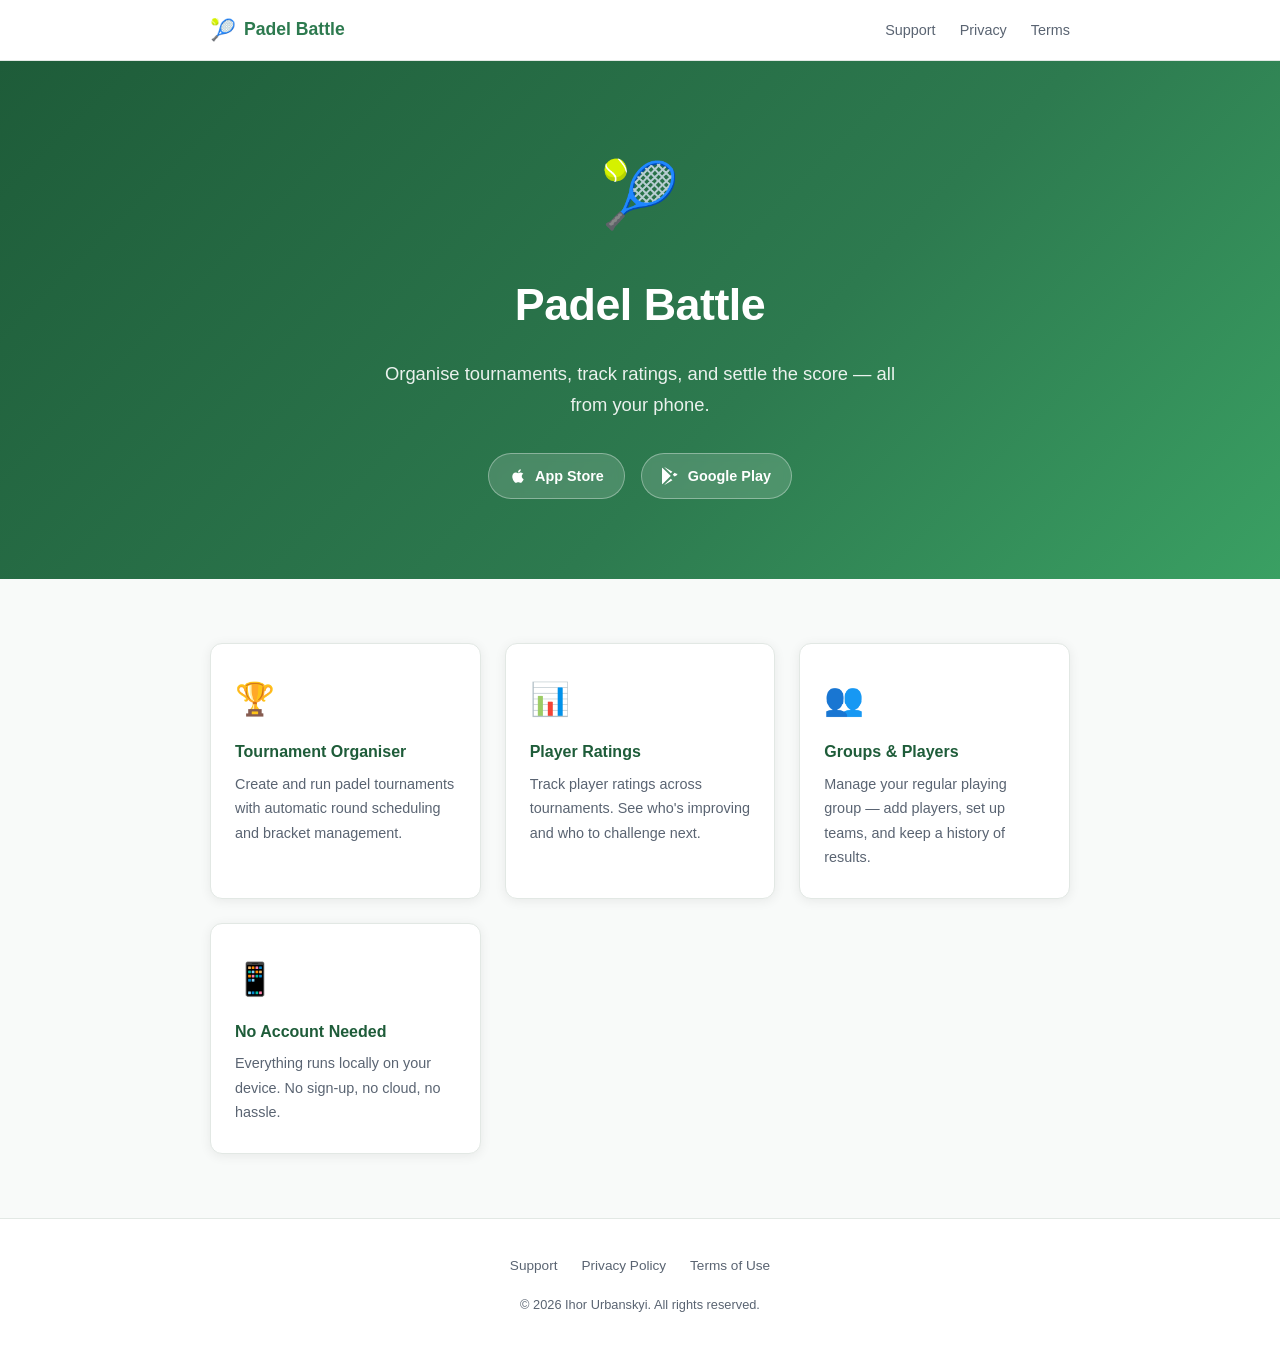
==== index.html @ 52462bdc "Initial site — landing, privacy policy, support, terms" ====
<!DOCTYPE html>
<html lang="en">
<head>
  <meta charset="UTF-8" />
  <meta name="viewport" content="width=device-width, initial-scale=1.0" />
  <title>Padel Battle — Track. Compete. Win.</title>
  <meta name="description" content="Padel Battle is a mobile app for tracking padel tournaments, player ratings, and match results. Available on Android and iOS." />
  <link rel="stylesheet" href="style.css" />
</head>
<body>

  <nav>
    <div class="nav-inner">
      <a href="index.html" class="nav-logo"><span>🎾</span> Padel Battle</a>
      <ul class="nav-links">
        <li><a href="support.html">Support</a></li>
        <li><a href="privacy-policy.html">Privacy</a></li>
        <li><a href="terms.html">Terms</a></li>
      </ul>
    </div>
  </nav>

  <section class="hero">
    <span class="hero-icon">🎾</span>
    <h1>Padel Battle</h1>
    <p>Organise tournaments, track ratings, and settle the score — all from your phone.</p>
    <div class="badge-row">
      <a href="#" class="store-badge">
        <svg width="18" height="18" viewBox="0 0 24 24" fill="currentColor"><path d="M17.05 20.28c-.98.95-2.05.8-3.08.35-1.09-.46-2.09-.48-3.24 0-1.44.62-2.2.44-3.06-.35C2.79 15.25 3.51 7.7 9.05 7.4c1.35.07 2.29.74 3.08.8 1.18-.24 2.31-.93 3.57-.84 1.51.12 2.65.72 3.4 1.8-3.12 1.87-2.38 5.98.48 7.13-.57 1.39-1.32 2.76-2.53 3.99zM12.03 7.25c-.15-2.23 1.66-4.07 3.74-4.25.29 2.58-2.34 4.5-3.74 4.25z"/></svg>
        App Store
      </a>
      <a href="#" class="store-badge">
        <svg width="18" height="18" viewBox="0 0 24 24" fill="currentColor"><path d="M3.18 23.76a1.5 1.5 0 0 0 .52-.08l10.2-5.89-2.2-2.2-8.52 8.17zM.3 1.08A1.5 1.5 0 0 0 0 2v20a1.5 1.5 0 0 0 .3.92l.1.1L11.5 12v-.27L.4.98l-.1.1zM19.7 9.42l-2.9-1.67-2.46 2.47 2.46 2.46 2.93-1.69a1.5 1.5 0 0 0 0-2.57zM3.7.32L13.9 6.21l-2.2 2.2L3.18.24A1.5 1.5 0 0 0 3.7.32z"/></svg>
        Google Play
      </a>
    </div>
  </section>

  <section class="features">
    <div class="features-grid">
      <div class="feature-card">
        <span class="icon">🏆</span>
        <h3>Tournament Organiser</h3>
        <p>Create and run padel tournaments with automatic round scheduling and bracket management.</p>
      </div>
      <div class="feature-card">
        <span class="icon">📊</span>
        <h3>Player Ratings</h3>
        <p>Track player ratings across tournaments. See who's improving and who to challenge next.</p>
      </div>
      <div class="feature-card">
        <span class="icon">👥</span>
        <h3>Groups & Players</h3>
        <p>Manage your regular playing group — add players, set up teams, and keep a history of results.</p>
      </div>
      <div class="feature-card">
        <span class="icon">📱</span>
        <h3>No Account Needed</h3>
        <p>Everything runs locally on your device. No sign-up, no cloud, no hassle.</p>
      </div>
    </div>
  </section>

  <footer>
    <div class="footer-inner">
      <ul class="footer-links">
        <li><a href="support.html">Support</a></li>
        <li><a href="privacy-policy.html">Privacy Policy</a></li>
        <li><a href="terms.html">Terms of Use</a></li>
      </ul>
      <p class="footer-copy">&copy; 2026 Ihor Urbanskyi. All rights reserved.</p>
    </div>
  </footer>

</body>
</html>
---- style.css ----
:root {
  --green: #2d7a4f;
  --green-light: #3aa063;
  --green-dark: #1e5c39;
  --bg: #f8faf9;
  --surface: #ffffff;
  --text: #1a1a1a;
  --text-muted: #5a6472;
  --border: #e2e8e4;
  --radius: 12px;
  --shadow: 0 2px 12px rgba(0, 0, 0, 0.07);
}

* {
  box-sizing: border-box;
  margin: 0;
  padding: 0;
}

body {
  font-family: -apple-system, BlinkMacSystemFont, "Segoe UI", Roboto, Helvetica, Arial, sans-serif;
  background: var(--bg);
  color: var(--text);
  line-height: 1.7;
  font-size: 16px;
}

/* ── NAV ── */
nav {
  background: var(--surface);
  border-bottom: 1px solid var(--border);
  padding: 0 24px;
  position: sticky;
  top: 0;
  z-index: 100;
}

.nav-inner {
  max-width: 860px;
  margin: 0 auto;
  display: flex;
  align-items: center;
  justify-content: space-between;
  height: 60px;
}

.nav-logo {
  font-weight: 700;
  font-size: 1.1rem;
  color: var(--green);
  text-decoration: none;
  display: flex;
  align-items: center;
  gap: 8px;
}

.nav-logo span {
  font-size: 1.3rem;
}

.nav-links {
  display: flex;
  gap: 24px;
  list-style: none;
}

.nav-links a {
  color: var(--text-muted);
  text-decoration: none;
  font-size: 0.9rem;
  font-weight: 500;
  transition: color 0.2s;
}

.nav-links a:hover {
  color: var(--green);
}

/* ── HERO ── */
.hero {
  background: linear-gradient(135deg, var(--green-dark) 0%, var(--green) 60%, var(--green-light) 100%);
  color: #fff;
  padding: 80px 24px;
  text-align: center;
}

.hero-icon {
  font-size: 4rem;
  margin-bottom: 16px;
  display: block;
}

.hero h1 {
  font-size: 2.8rem;
  font-weight: 800;
  letter-spacing: -0.5px;
  margin-bottom: 16px;
}

.hero p {
  font-size: 1.15rem;
  opacity: 0.9;
  max-width: 520px;
  margin: 0 auto 32px;
}

.badge-row {
  display: flex;
  justify-content: center;
  gap: 16px;
  flex-wrap: wrap;
}

.store-badge {
  display: inline-flex;
  align-items: center;
  gap: 8px;
  background: rgba(255, 255, 255, 0.15);
  border: 1.5px solid rgba(255, 255, 255, 0.35);
  color: #fff;
  text-decoration: none;
  padding: 10px 20px;
  border-radius: 50px;
  font-size: 0.9rem;
  font-weight: 600;
  backdrop-filter: blur(4px);
  transition: background 0.2s, border-color 0.2s;
}

.store-badge:hover {
  background: rgba(255, 255, 255, 0.25);
  border-color: rgba(255, 255, 255, 0.6);
}

/* ── FEATURES ── */
.features {
  padding: 64px 24px;
}

.features-grid {
  max-width: 860px;
  margin: 0 auto;
  display: grid;
  grid-template-columns: repeat(auto-fit, minmax(220px, 1fr));
  gap: 24px;
}

.feature-card {
  background: var(--surface);
  border: 1px solid var(--border);
  border-radius: var(--radius);
  padding: 28px 24px;
  box-shadow: var(--shadow);
}

.feature-card .icon {
  font-size: 2rem;
  margin-bottom: 12px;
  display: block;
}

.feature-card h3 {
  font-size: 1rem;
  font-weight: 700;
  margin-bottom: 6px;
  color: var(--green-dark);
}

.feature-card p {
  font-size: 0.9rem;
  color: var(--text-muted);
}

/* ── LEGAL PAGE ── */
.legal-page {
  max-width: 720px;
  margin: 48px auto;
  padding: 0 24px 80px;
}

.legal-page .page-header {
  margin-bottom: 40px;
}

.legal-page .page-header h1 {
  font-size: 2rem;
  font-weight: 800;
  color: var(--green-dark);
  margin-bottom: 6px;
}

.legal-page .page-header .meta {
  font-size: 0.85rem;
  color: var(--text-muted);
}

.legal-section {
  background: var(--surface);
  border: 1px solid var(--border);
  border-radius: var(--radius);
  padding: 28px 32px;
  margin-bottom: 20px;
  box-shadow: var(--shadow);
}

.legal-section h2 {
  font-size: 1.05rem;
  font-weight: 700;
  color: var(--green-dark);
  margin-bottom: 12px;
}

.legal-section p,
.legal-section li {
  font-size: 0.95rem;
  color: #333;
  margin-bottom: 10px;
}

.legal-section ul,
.legal-section ol {
  padding-left: 20px;
}

.legal-section a {
  color: var(--green);
  text-decoration: none;
}

.legal-section a:hover {
  text-decoration: underline;
}

/* ── SUPPORT PAGE ── */
.support-page {
  max-width: 720px;
  margin: 48px auto;
  padding: 0 24px 80px;
}

.support-page .page-header {
  margin-bottom: 40px;
}

.support-page .page-header h1 {
  font-size: 2rem;
  font-weight: 800;
  color: var(--green-dark);
  margin-bottom: 6px;
}

.support-page .page-header p {
  color: var(--text-muted);
  font-size: 0.95rem;
}

.contact-card {
  background: linear-gradient(135deg, var(--green-dark), var(--green));
  color: #fff;
  border-radius: var(--radius);
  padding: 32px;
  margin-bottom: 32px;
  box-shadow: var(--shadow);
}

.contact-card h2 {
  font-size: 1.2rem;
  font-weight: 700;
  margin-bottom: 8px;
}

.contact-card p {
  opacity: 0.9;
  font-size: 0.95rem;
  margin-bottom: 16px;
}

.contact-card a {
  display: inline-flex;
  align-items: center;
  gap: 6px;
  background: rgba(255, 255, 255, 0.2);
  border: 1.5px solid rgba(255, 255, 255, 0.4);
  color: #fff;
  text-decoration: none;
  padding: 10px 20px;
  border-radius: 50px;
  font-size: 0.9rem;
  font-weight: 600;
  transition: background 0.2s;
}

.contact-card a:hover {
  background: rgba(255, 255, 255, 0.3);
}

.faq-item {
  background: var(--surface);
  border: 1px solid var(--border);
  border-radius: var(--radius);
  padding: 24px 28px;
  margin-bottom: 16px;
  box-shadow: var(--shadow);
}

.faq-item h3 {
  font-size: 0.95rem;
  font-weight: 700;
  color: var(--green-dark);
  margin-bottom: 8px;
}

.faq-item p {
  font-size: 0.9rem;
  color: var(--text-muted);
}

.report-info {
  background: var(--surface);
  border: 1px solid var(--border);
  border-radius: var(--radius);
  padding: 24px 28px;
  margin-bottom: 32px;
  box-shadow: var(--shadow);
}

.report-info h2 {
  font-size: 1.05rem;
  font-weight: 700;
  color: var(--green-dark);
  margin-bottom: 12px;
}

.report-info ul {
  padding-left: 20px;
}

.report-info li {
  font-size: 0.9rem;
  color: var(--text-muted);
  margin-bottom: 6px;
}

/* ── FOOTER ── */
footer {
  background: var(--surface);
  border-top: 1px solid var(--border);
  padding: 32px 24px;
  text-align: center;
}

.footer-inner {
  max-width: 860px;
  margin: 0 auto;
}

.footer-links {
  display: flex;
  justify-content: center;
  gap: 24px;
  flex-wrap: wrap;
  margin-bottom: 16px;
  list-style: none;
}

.footer-links a {
  color: var(--text-muted);
  text-decoration: none;
  font-size: 0.85rem;
  transition: color 0.2s;
}

.footer-links a:hover {
  color: var(--green);
}

.footer-copy {
  font-size: 0.8rem;
  color: var(--text-muted);
}

/* ── RESPONSIVE ── */
@media (max-width: 600px) {
  .hero h1 {
    font-size: 2rem;
  }

  .nav-links {
    gap: 16px;
  }

  .legal-section {
    padding: 20px 18px;
  }
}
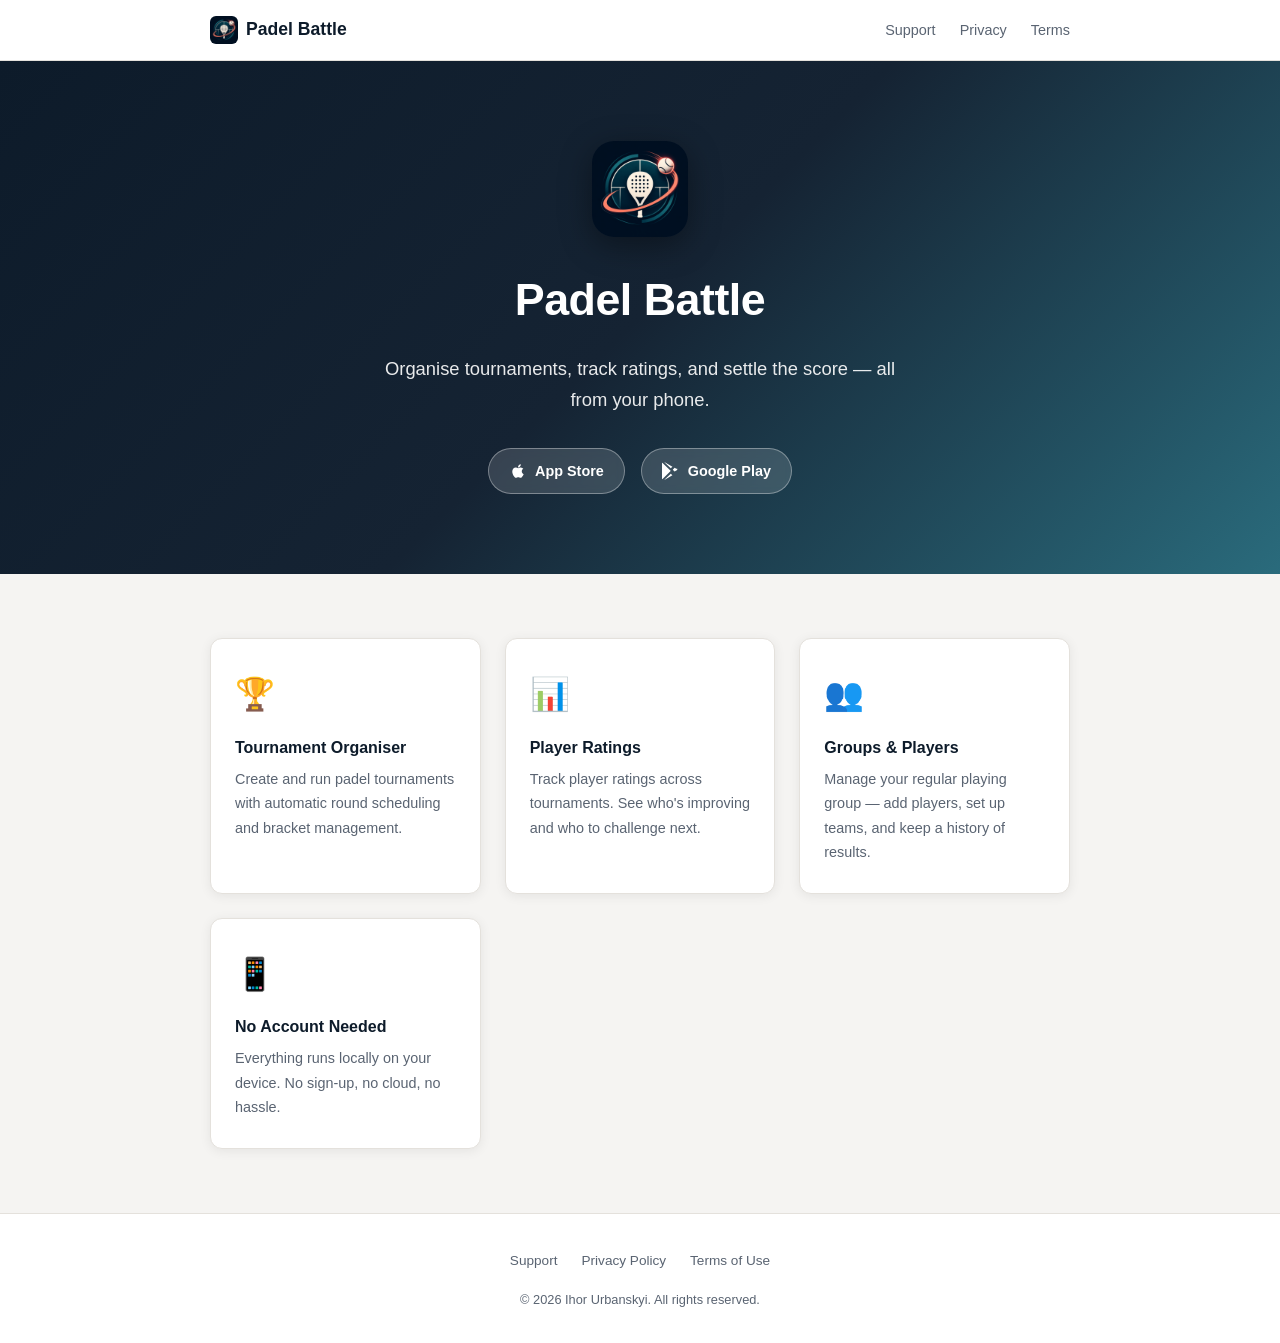
==== commit 27eec1a5: "Rebrand to app colors — navy/teal/coral, app icon" ====
--- a/index.html
+++ b/index.html
@@ -4,6 +4,7 @@
   <meta charset="UTF-8" />
   <meta name="viewport" content="width=device-width, initial-scale=1.0" />
   <title>Padel Battle — Track. Compete. Win.</title>
+  <link rel="icon" href="app-icon.png" />
   <meta name="description" content="Padel Battle is a mobile app for tracking padel tournaments, player ratings, and match results. Available on Android and iOS." />
   <link rel="stylesheet" href="style.css" />
 </head>
@@ -11,7 +12,7 @@
 
   <nav>
     <div class="nav-inner">
-      <a href="index.html" class="nav-logo"><span>🎾</span> Padel Battle</a>
+      <a href="index.html" class="nav-logo"><img src="app-icon.png" alt="Padel Battle" style="width:28px;height:28px;border-radius:6px;"> Padel Battle</a>
       <ul class="nav-links">
         <li><a href="support.html">Support</a></li>
         <li><a href="privacy-policy.html">Privacy</a></li>
@@ -21,7 +22,7 @@
   </nav>
 
   <section class="hero">
-    <span class="hero-icon">🎾</span>
+    <img src="app-icon.png" alt="Padel Battle" class="hero-icon" style="width:96px;height:96px;border-radius:22px;box-shadow:0 8px 32px rgba(0,0,0,0.4);margin-left:auto;margin-right:auto;" />
     <h1>Padel Battle</h1>
     <p>Organise tournaments, track ratings, and settle the score — all from your phone.</p>
     <div class="badge-row">
--- a/style.css
+++ b/style.css
@@ -1,12 +1,16 @@
 :root {
-  --green: #2d7a4f;
-  --green-light: #3aa063;
-  --green-dark: #1e5c39;
-  --bg: #f8faf9;
+  --navy: #0d1b2a;
+  --navy-mid: #152333;
+  --teal: #2a6b7c;
+  --teal-light: #3a8a9e;
+  --coral: #e8614a;
+  --coral-light: #f07a66;
+  --offwhite: #f0ede8;
+  --bg: #f5f4f2;
   --surface: #ffffff;
   --text: #1a1a1a;
   --text-muted: #5a6472;
-  --border: #e2e8e4;
+  --border: #e4e1dc;
   --radius: 12px;
   --shadow: 0 2px 12px rgba(0, 0, 0, 0.07);
 }
@@ -47,7 +51,7 @@
 .nav-logo {
   font-weight: 700;
   font-size: 1.1rem;
-  color: var(--green);
+  color: var(--navy);
   text-decoration: none;
   display: flex;
   align-items: center;
@@ -73,20 +77,19 @@
 }
 
 .nav-links a:hover {
-  color: var(--green);
+  color: var(--coral);
 }
 
 /* ── HERO ── */
 .hero {
-  background: linear-gradient(135deg, var(--green-dark) 0%, var(--green) 60%, var(--green-light) 100%);
+  background: linear-gradient(135deg, var(--navy) 0%, var(--navy-mid) 50%, var(--teal) 100%);
   color: #fff;
   padding: 80px 24px;
   text-align: center;
 }
 
 .hero-icon {
-  font-size: 4rem;
-  margin-bottom: 16px;
+  margin-bottom: 24px;
   display: block;
 }
 
@@ -163,7 +166,7 @@
   font-size: 1rem;
   font-weight: 700;
   margin-bottom: 6px;
-  color: var(--green-dark);
+  color: var(--navy);
 }
 
 .feature-card p {
@@ -185,7 +188,7 @@
 .legal-page .page-header h1 {
   font-size: 2rem;
   font-weight: 800;
-  color: var(--green-dark);
+  color: var(--navy);
   margin-bottom: 6px;
 }
 
@@ -206,7 +209,7 @@
 .legal-section h2 {
   font-size: 1.05rem;
   font-weight: 700;
-  color: var(--green-dark);
+  color: var(--teal);
   margin-bottom: 12px;
 }
 
@@ -223,7 +226,7 @@
 }
 
 .legal-section a {
-  color: var(--green);
+  color: var(--coral);
   text-decoration: none;
 }
 
@@ -245,7 +248,7 @@
 .support-page .page-header h1 {
   font-size: 2rem;
   font-weight: 800;
-  color: var(--green-dark);
+  color: var(--navy);
   margin-bottom: 6px;
 }
 
@@ -255,7 +258,7 @@
 }
 
 .contact-card {
-  background: linear-gradient(135deg, var(--green-dark), var(--green));
+  background: linear-gradient(135deg, var(--navy), var(--teal));
   color: #fff;
   border-radius: var(--radius);
   padding: 32px;
@@ -306,7 +309,7 @@
 .faq-item h3 {
   font-size: 0.95rem;
   font-weight: 700;
-  color: var(--green-dark);
+  color: var(--navy);
   margin-bottom: 8px;
 }
 
@@ -327,7 +330,7 @@
 .report-info h2 {
   font-size: 1.05rem;
   font-weight: 700;
-  color: var(--green-dark);
+  color: var(--navy);
   margin-bottom: 12px;
 }
 
@@ -371,7 +374,7 @@
 }
 
 .footer-links a:hover {
-  color: var(--green);
+  color: var(--coral);
 }
 
 .footer-copy {
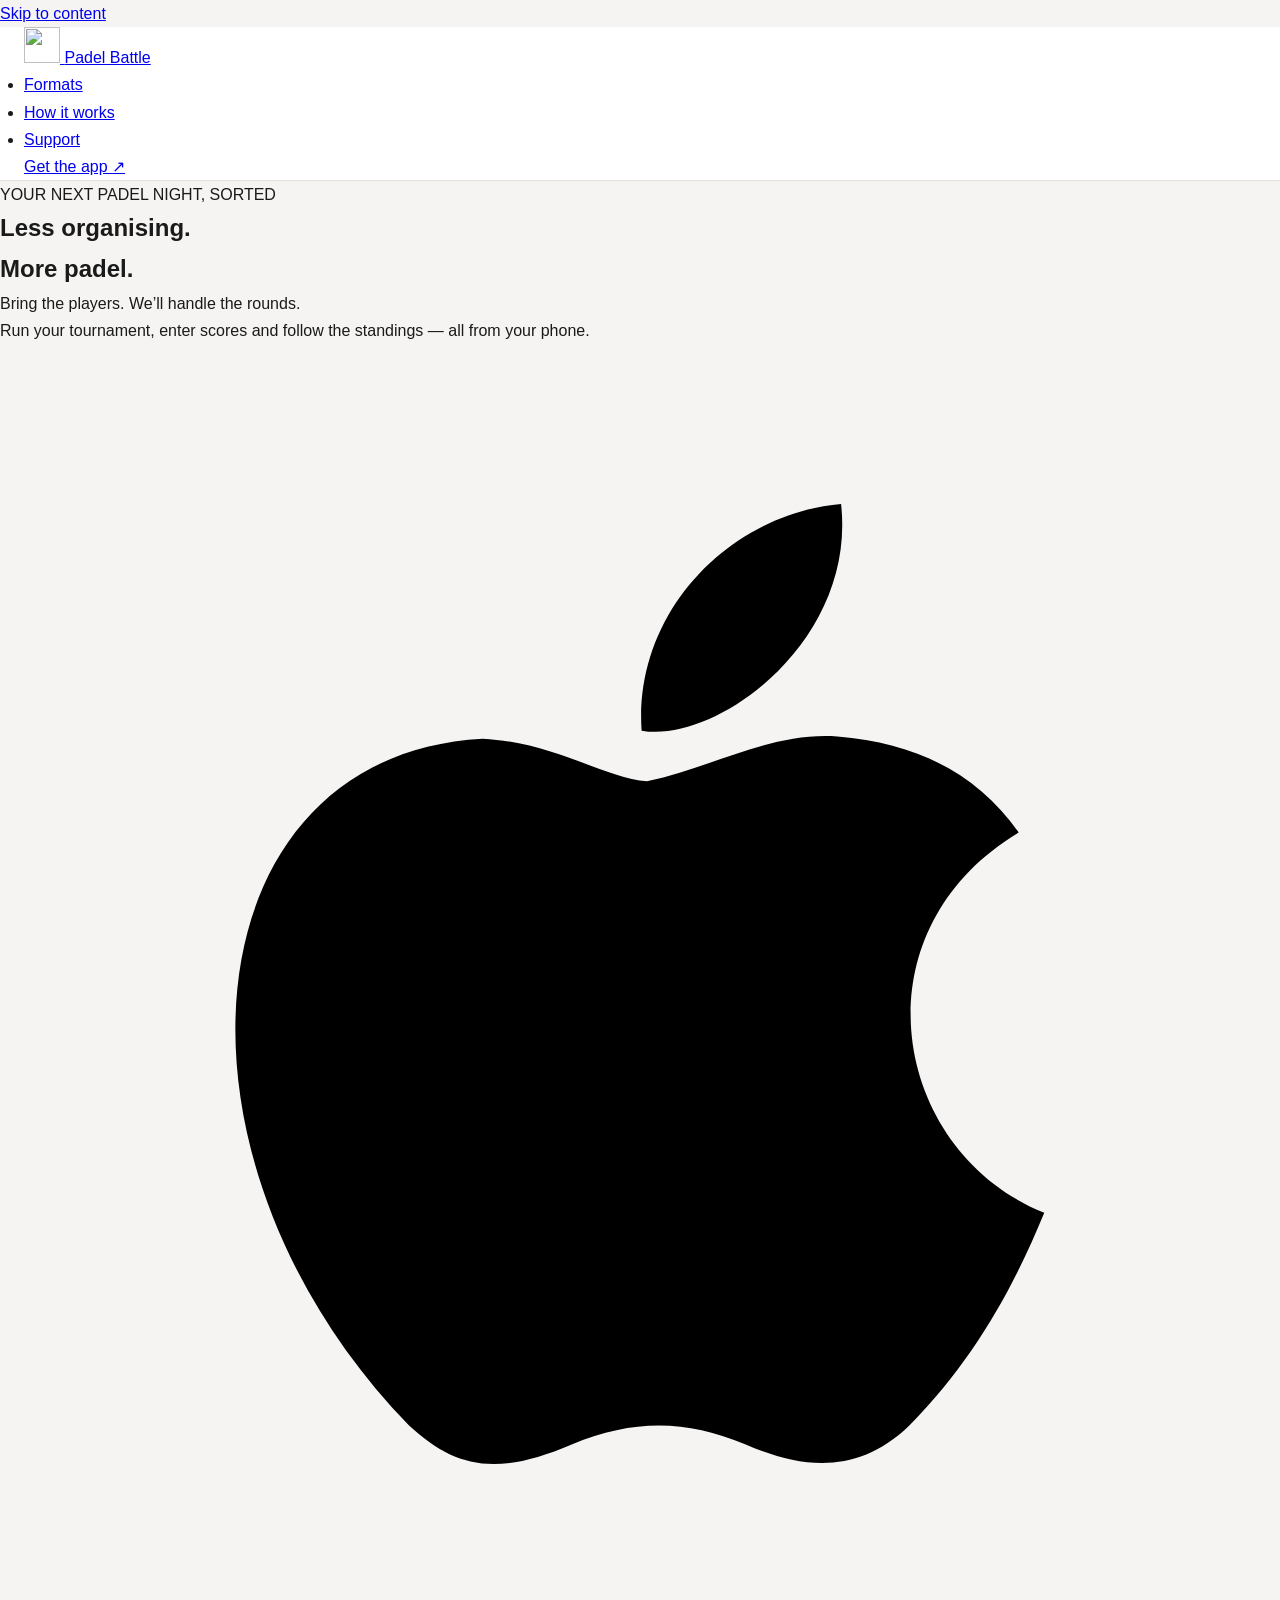
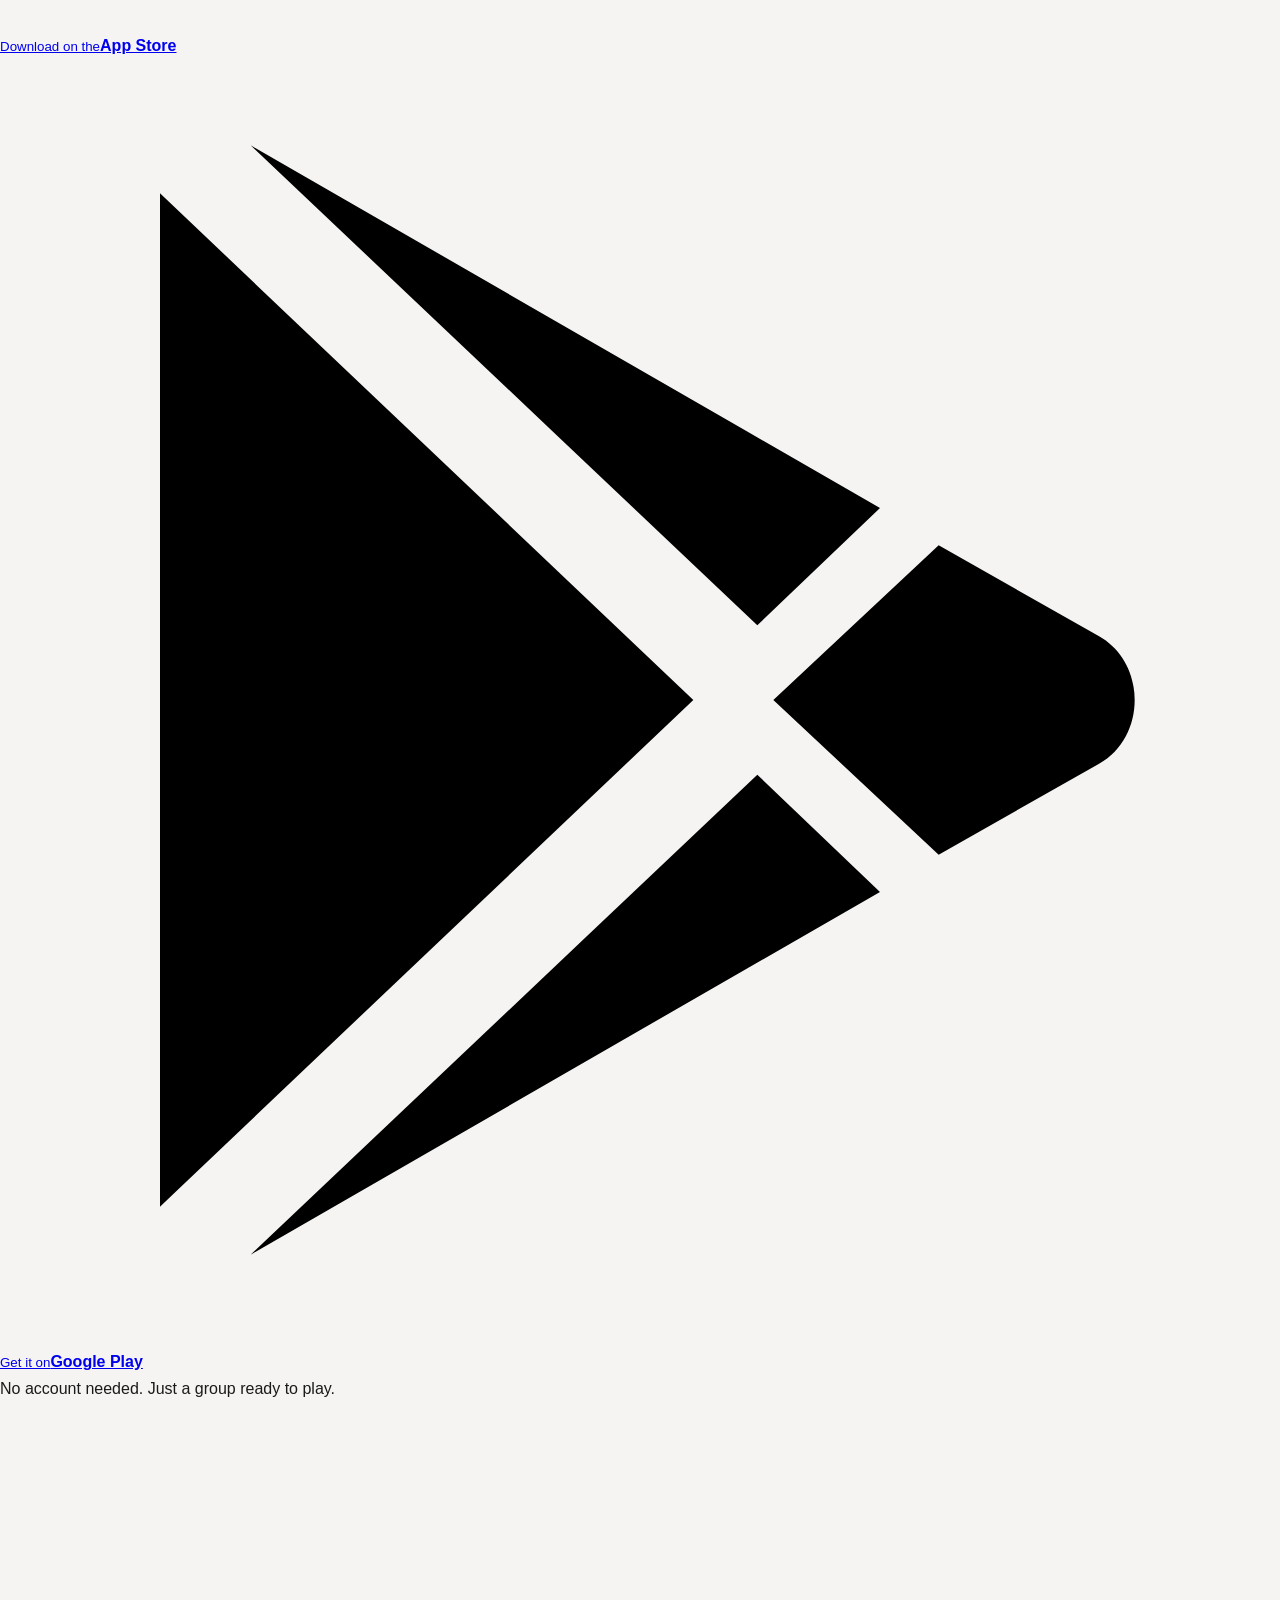
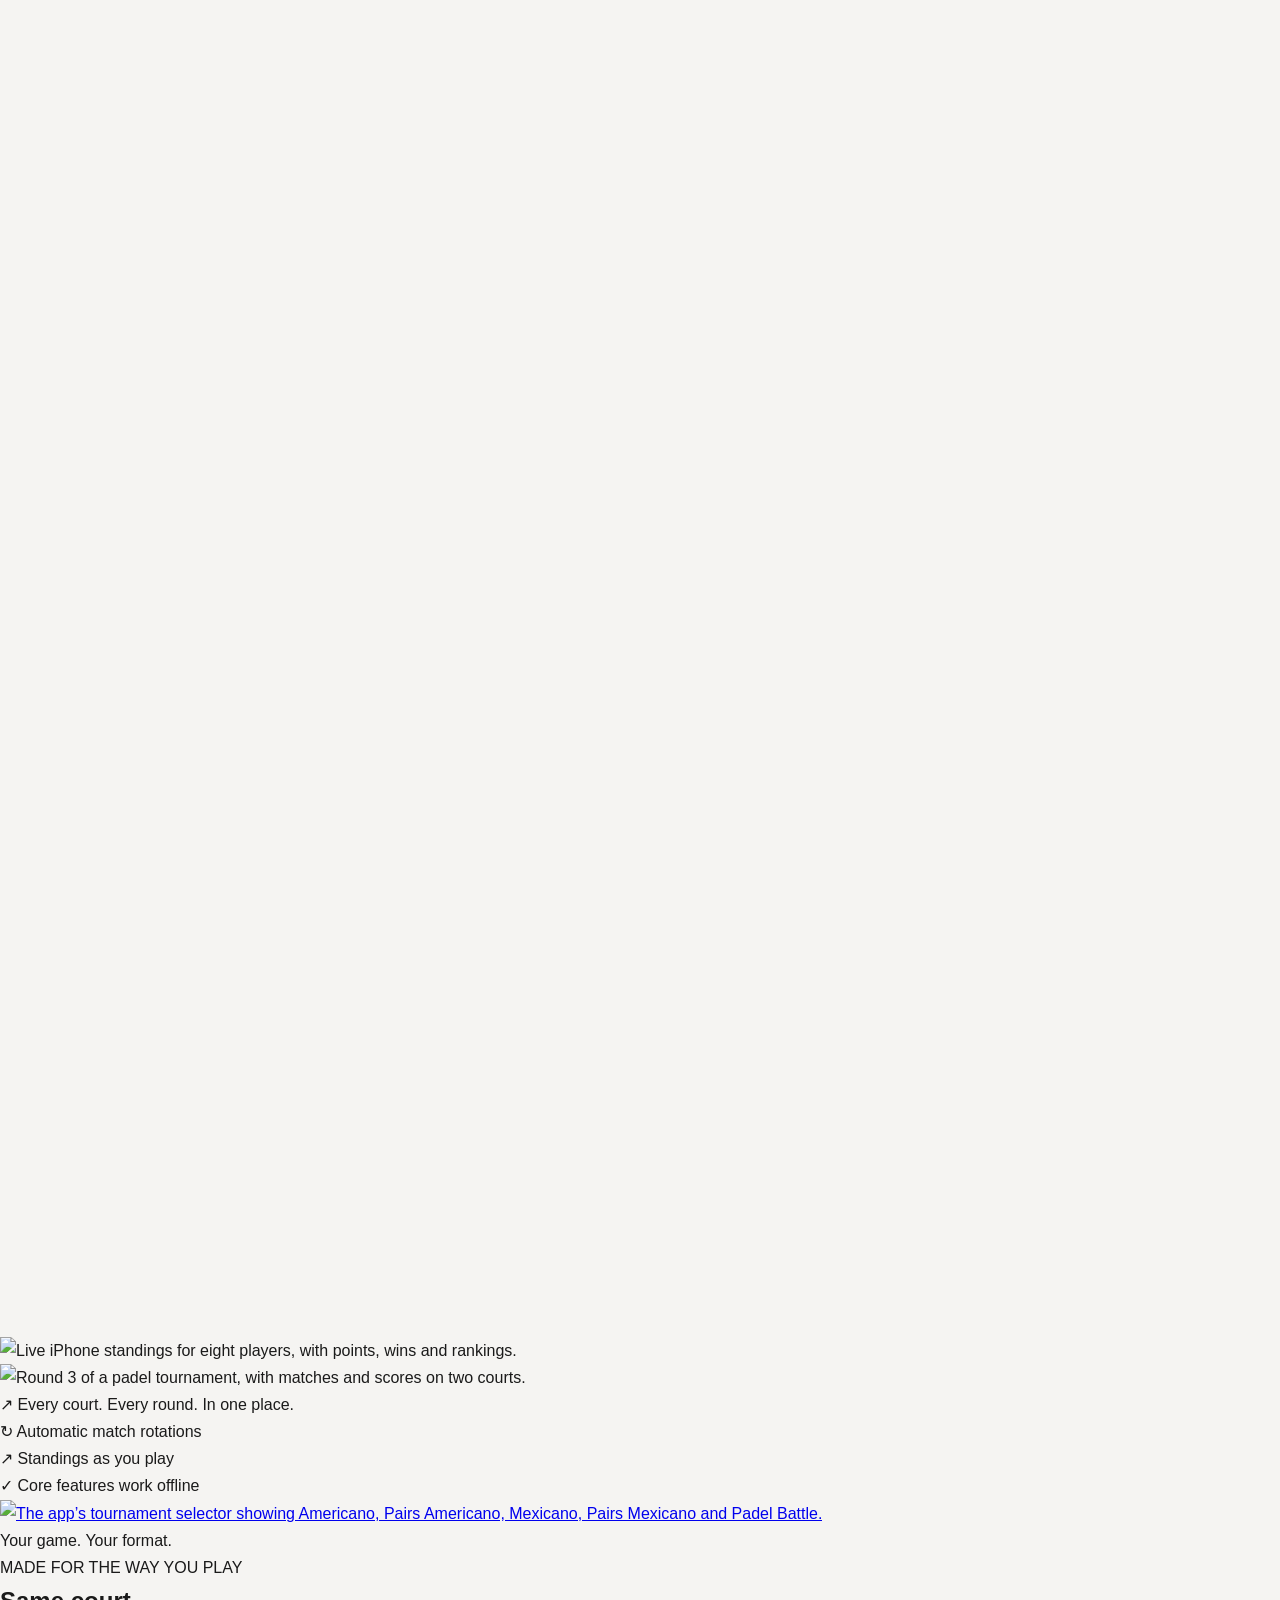
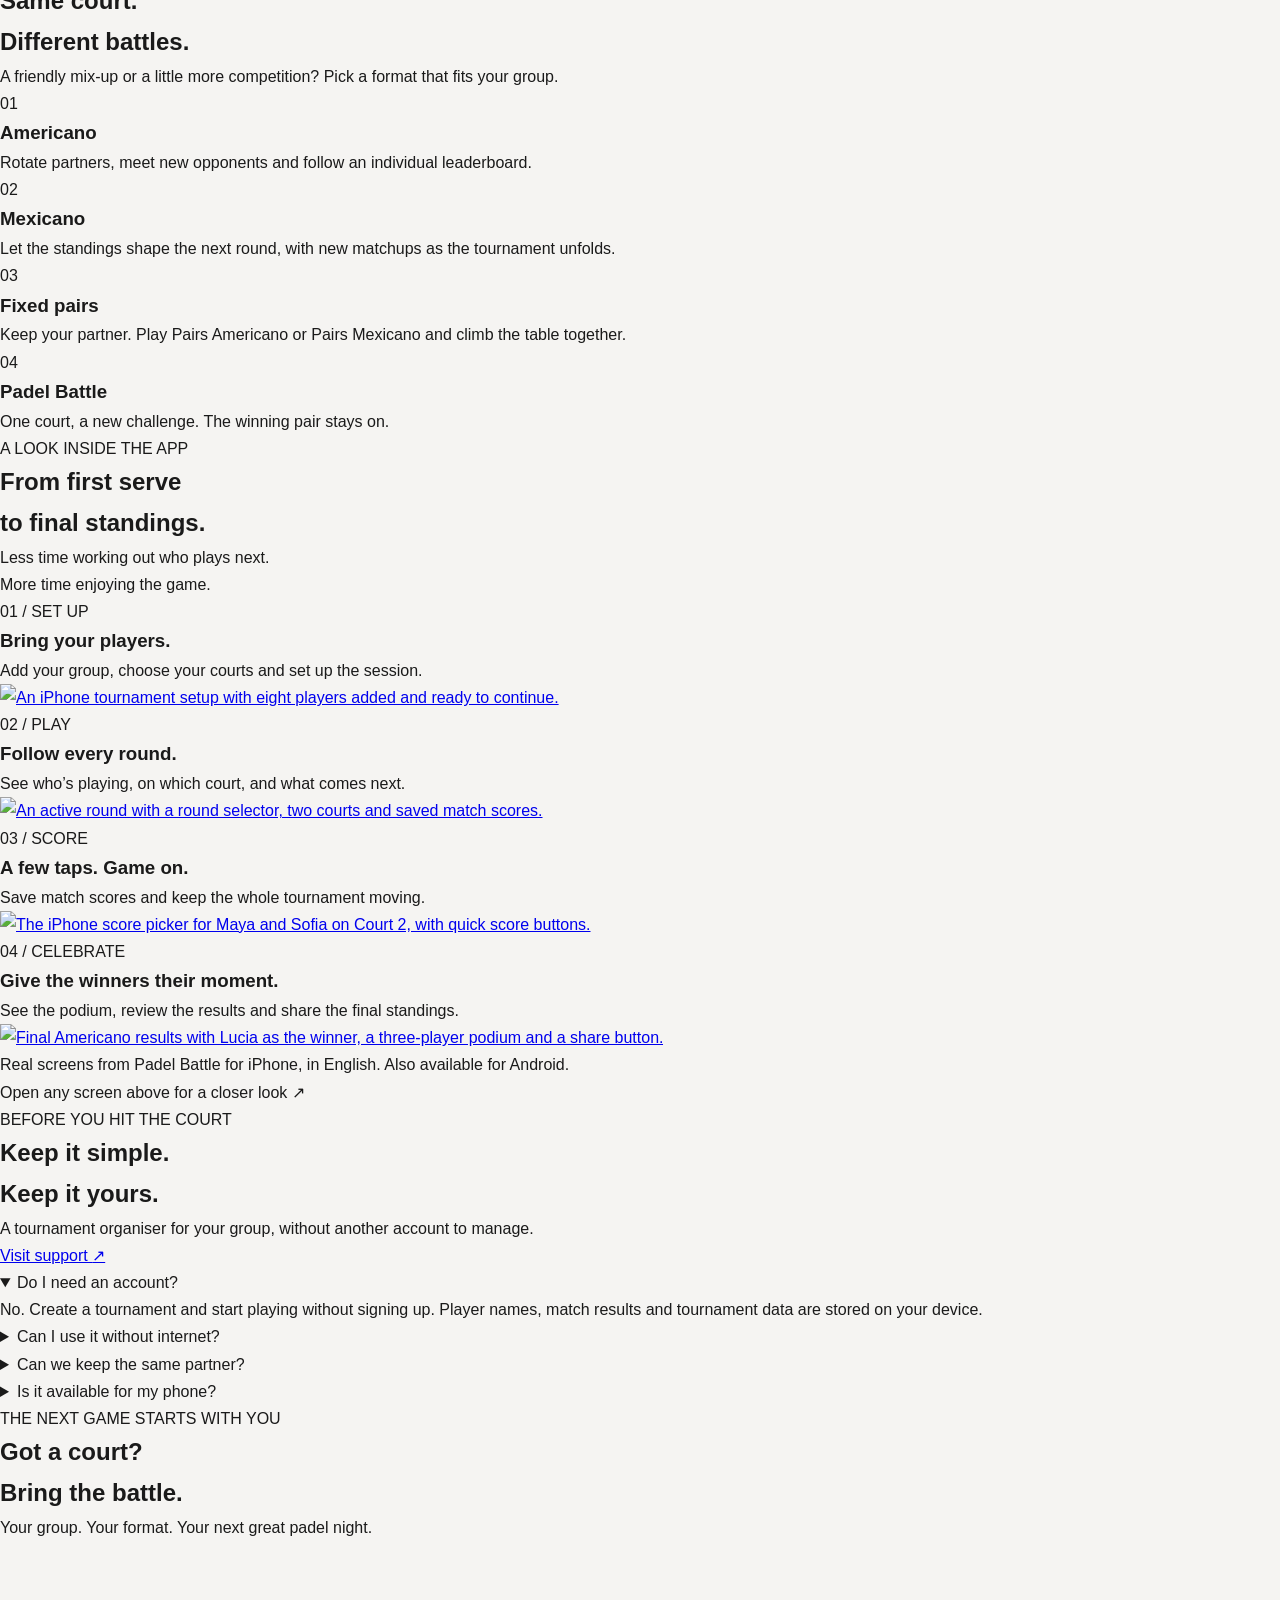
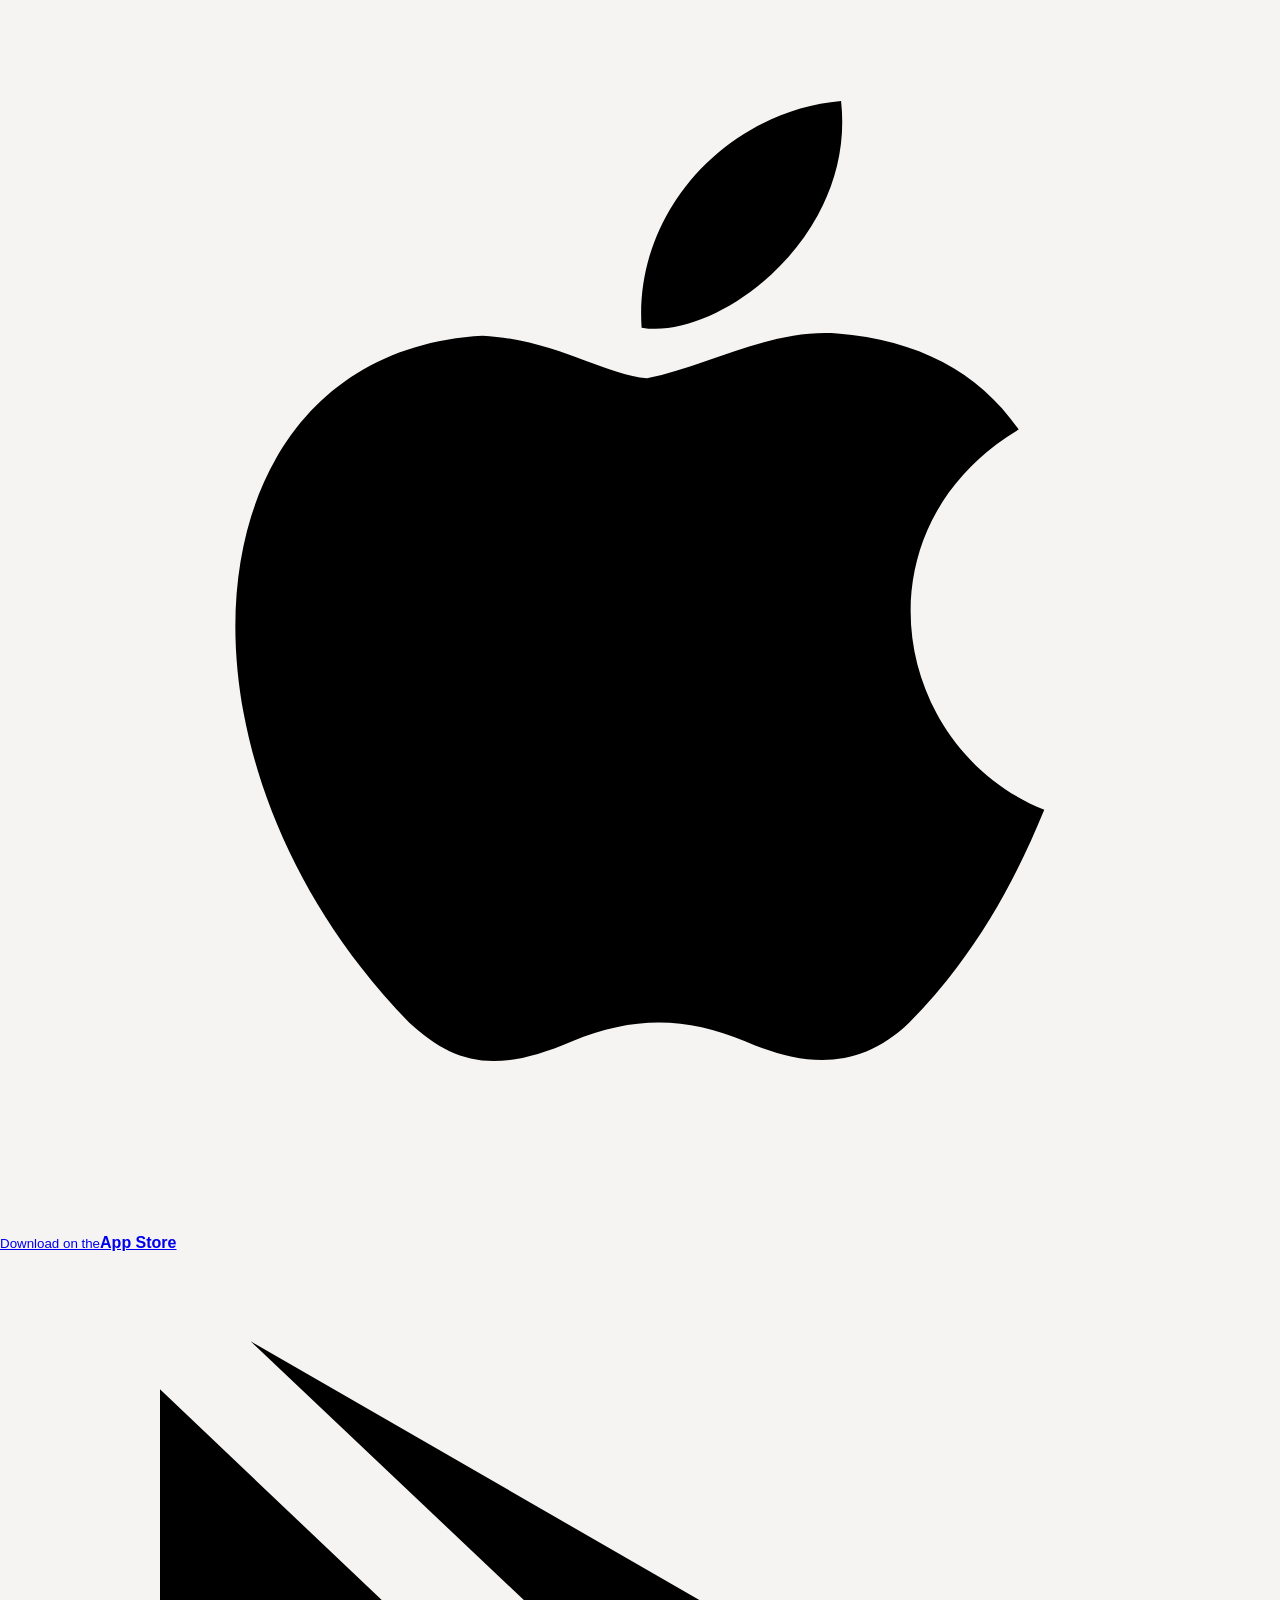
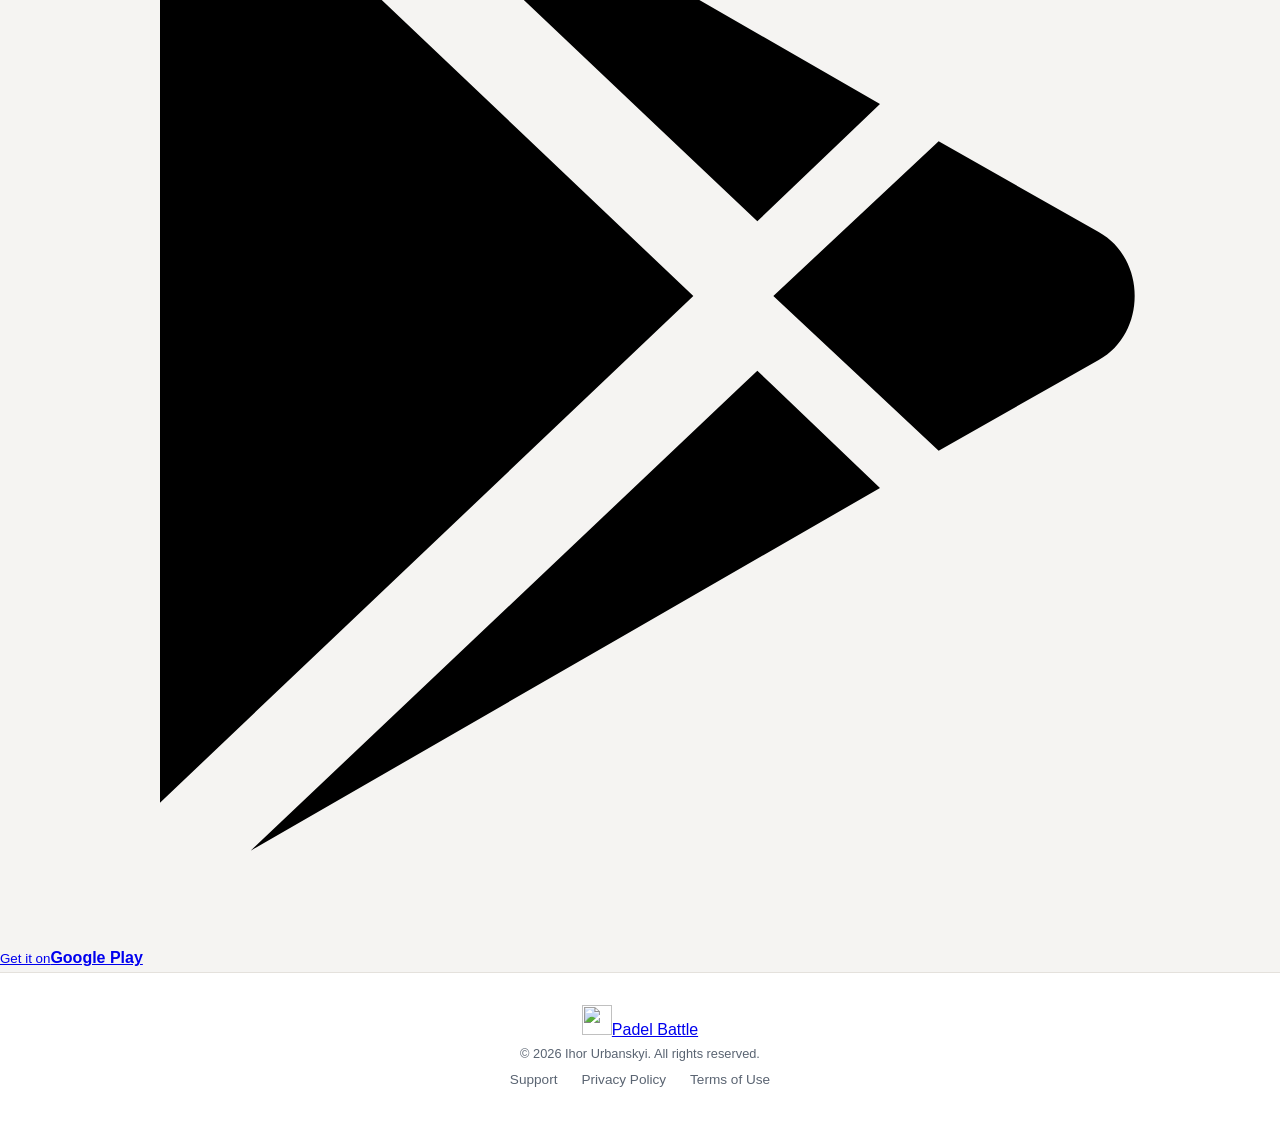
==== commit 7376508f: "Merge pull request #2 from IgorUrbanskiy/patch-1 feat: add smart download links for shared results" ====
--- a/index.html
+++ b/index.html
@@ -3,75 +3,183 @@
 <head>
   <meta charset="UTF-8" />
   <meta name="viewport" content="width=device-width, initial-scale=1.0" />
-  <title>Padel Battle — Track. Compete. Win.</title>
-  <link rel="icon" href="app-icon.png" />
-  <meta name="description" content="Padel Battle is a mobile app for tracking padel tournaments, player ratings, and match results. Available on Android and iOS." />
+  <title>Padel Battle — Less organising. More padel.</title>
+  <meta name="description" content="Organise your next padel tournament with Padel Battle. Americano, Mexicano, fixed pairs, automatic rounds and live standings. Get the app for iOS and Android." />
+  <meta name="theme-color" content="#0d1b2a" />
+  <meta property="og:title" content="Padel Battle — Less organising. More padel." />
+  <meta property="og:description" content="Your players, your courts, your tournament. Organise Americano and Mexicano, enter scores and follow every round." />
+  <meta property="og:type" content="website" />
+  <meta property="og:url" content="https://padel-battle.github.io/" />
+  <meta property="og:image" content="https://padel-battle.github.io/app-icon.png" />
+  <link rel="canonical" href="https://padel-battle.github.io/" />
+  <link rel="icon" href="favicon.png" type="image/png" sizes="64x64" />
   <link rel="stylesheet" href="style.css" />
+  <link rel="stylesheet" href="landing.css" />
 </head>
-<body>
+<body class="landing-page">
+  <a class="skip-link" href="#main-content">Skip to content</a>
 
-  <nav>
-    <div class="nav-inner">
-      <a href="index.html" class="nav-logo"><img src="app-icon.png" alt="Padel Battle" style="width:28px;height:28px;border-radius:6px;"> Padel Battle</a>
-      <ul class="nav-links">
+  <nav class="landing-nav" aria-label="Main navigation">
+    <div class="landing-container landing-nav-inner">
+      <a href="index.html" class="landing-logo" aria-label="Padel Battle home">
+        <img src="app-icon.webp" alt="" width="36" height="36" />
+        <span>Padel Battle</span>
+      </a>
+      <ul class="landing-nav-links">
+        <li><a href="#formats">Formats</a></li>
+        <li><a href="#how-it-works">How it works</a></li>
         <li><a href="support.html">Support</a></li>
-        <li><a href="privacy-policy.html">Privacy</a></li>
-        <li><a href="terms.html">Terms</a></li>
       </ul>
+      <a href="#download" class="nav-download">Get the app <span aria-hidden="true">↗</span></a>
     </div>
   </nav>
 
-  <section class="hero">
-    <img src="app-icon.png" alt="Padel Battle" class="hero-icon" style="width:96px;height:96px;border-radius:22px;box-shadow:0 8px 32px rgba(0,0,0,0.4);margin-left:auto;margin-right:auto;" />
-    <h1>Padel Battle</h1>
-    <p>Organise tournaments, track ratings, and settle the score — all from your phone.</p>
-    <div class="badge-row">
-      <a href="#" class="store-badge">
-        <svg width="18" height="18" viewBox="0 0 24 24" fill="currentColor"><path d="M17.05 20.28c-.98.95-2.05.8-3.08.35-1.09-.46-2.09-.48-3.24 0-1.44.62-2.2.44-3.06-.35C2.79 15.25 3.51 7.7 9.05 7.4c1.35.07 2.29.74 3.08.8 1.18-.24 2.31-.93 3.57-.84 1.51.12 2.65.72 3.4 1.8-3.12 1.87-2.38 5.98.48 7.13-.57 1.39-1.32 2.76-2.53 3.99zM12.03 7.25c-.15-2.23 1.66-4.07 3.74-4.25.29 2.58-2.34 4.5-3.74 4.25z"/></svg>
-        App Store
-      </a>
-      <a href="#" class="store-badge">
-        <svg width="18" height="18" viewBox="0 0 24 24" fill="currentColor"><path d="M3.18 23.76a1.5 1.5 0 0 0 .52-.08l10.2-5.89-2.2-2.2-8.52 8.17zM.3 1.08A1.5 1.5 0 0 0 0 2v20a1.5 1.5 0 0 0 .3.92l.1.1L11.5 12v-.27L.4.98l-.1.1zM19.7 9.42l-2.9-1.67-2.46 2.47 2.46 2.46 2.93-1.69a1.5 1.5 0 0 0 0-2.57zM3.7.32L13.9 6.21l-2.2 2.2L3.18.24A1.5 1.5 0 0 0 3.7.32z"/></svg>
-        Google Play
-      </a>
-    </div>
-  </section>
+  <main id="main-content">
+    <section class="landing-hero" aria-labelledby="hero-title">
+      <div class="landing-container hero-grid">
+        <div class="hero-copy">
+          <p class="eyebrow"><span class="ball-dot" aria-hidden="true"></span> YOUR NEXT PADEL NIGHT, SORTED</p>
+          <h1 id="hero-title">Less organising.<br /><span>More padel.</span></h1>
+          <p class="hero-description">Bring the players. We’ll handle the rounds.<br class="desktop-break" /> Run your tournament, enter scores and follow the standings — all from your phone.</p>
+          <div class="download-buttons" aria-label="Download Padel Battle">
+            <a class="download-button" href="https://apps.apple.com/us/app/padel-battle-americano/id6775545020">
+              <svg viewBox="0 0 24 24" aria-hidden="true"><path d="M17.05 20.28c-.98.95-2.05.8-3.08.35-1.09-.46-2.09-.48-3.24 0-1.44.62-2.2.44-3.06-.35C2.79 15.25 3.51 7.7 9.05 7.4c1.35.07 2.29.74 3.08.8 1.18-.24 2.31-.93 3.57-.84 1.51.12 2.65.72 3.4 1.8-3.12 1.87-2.38 5.98.48 7.13-.57 1.39-1.32 2.76-2.53 3.99zM12.03 7.25c-.15-2.23 1.66-4.07 3.74-4.25.29 2.58-2.34 4.5-3.74 4.25z" /></svg>
+              <span><small>Download on the</small><strong>App Store</strong></span>
+            </a>
+            <a class="download-button download-button-outline" href="https://play.google.com/store/apps/details?id=com.courtflow.padelbattle">
+              <svg viewBox="0 0 24 24" aria-hidden="true"><path d="M3 2.5v19l10-9.5L3 2.5zm1.7-.9 11.8 6.8-2.3 2.2L4.7 1.6zm12.9 7.5 3 1.7c.9.5.9 1.9 0 2.4l-3 1.7-3.1-2.9 3.1-2.9zm-3.4 4.3 2.3 2.2-11.8 6.8 9.5-9z" /></svg>
+              <span><small>Get it on</small><strong>Google Play</strong></span>
+            </a>
+          </div>
+          <p class="hero-note">No account needed. Just a group ready to play.</p>
+        </div>
+        <div class="hero-preview" aria-label="Padel Battle on iPhone">
+          <svg class="court-lines" viewBox="0 0 520 620" fill="none" aria-hidden="true">
+            <rect x="30" y="35" width="460" height="550" rx="2" />
+            <path d="M30 310h460M75 180h370v260H75zM260 180v260" />
+            <path d="M30 300h460M30 320h460" stroke-dasharray="4 6" />
+          </svg>
+          <div class="hero-phone hero-phone-back phone-frame">
+            <img src="assets/screenshots/ios/en/standings.webp" width="660" height="1434" alt="Live iPhone standings for eight players, with points, wins and rankings." decoding="async" />
+          </div>
+          <div class="hero-phone hero-phone-front phone-frame">
+            <img src="assets/screenshots/ios/en/tournament.webp" width="660" height="1434" alt="Round 3 of a padel tournament, with matches and scores on two courts." fetchpriority="high" />
+          </div>
+          <p class="preview-caption"><span aria-hidden="true">↗</span> Every court. Every round. In one place.</p>
+        </div>
+      </div>
+    </section>
 
-  <section class="features">
-    <div class="features-grid">
-      <div class="feature-card">
-        <span class="icon">🏆</span>
-        <h3>Tournament Organiser</h3>
-        <p>Create and run padel tournaments with automatic round scheduling and bracket management.</p>
-      </div>
-      <div class="feature-card">
-        <span class="icon">📊</span>
-        <h3>Player Ratings</h3>
-        <p>Track player ratings across tournaments. See who's improving and who to challenge next.</p>
-      </div>
-      <div class="feature-card">
-        <span class="icon">👥</span>
-        <h3>Groups & Players</h3>
-        <p>Manage your regular playing group — add players, set up teams, and keep a history of results.</p>
-      </div>
-      <div class="feature-card">
-        <span class="icon">📱</span>
-        <h3>No Account Needed</h3>
-        <p>Everything runs locally on your device. No sign-up, no cloud, no hassle.</p>
+    <div class="session-strip" aria-label="App highlights">
+      <div class="landing-container session-strip-inner">
+        <p><span aria-hidden="true">↻</span> Automatic match rotations</p>
+        <p><span aria-hidden="true">↗</span> Standings as you play</p>
+        <p><span aria-hidden="true">✓</span> Core features work offline</p>
       </div>
     </div>
-  </section>
 
-  <footer>
-    <div class="footer-inner">
-      <ul class="footer-links">
-        <li><a href="support.html">Support</a></li>
-        <li><a href="privacy-policy.html">Privacy Policy</a></li>
-        <li><a href="terms.html">Terms of Use</a></li>
-      </ul>
-      <p class="footer-copy">&copy; 2026 Ihor Urbanskyi. All rights reserved.</p>
+    <section id="formats" class="formats-section section-space" aria-labelledby="formats-title">
+      <div class="landing-container formats-grid">
+        <div class="formats-visual">
+          <div class="format-orbit" aria-hidden="true"></div>
+          <div class="phone-frame formats-phone">
+            <a href="assets/screenshots/ios/en/originals/formats.png" target="_blank" rel="noopener" aria-label="Open the full-resolution iOS tournament formats screenshot">
+              <img src="assets/screenshots/ios/en/formats.webp" width="660" height="1434" alt="The app’s tournament selector showing Americano, Pairs Americano, Mexicano, Pairs Mexicano and Padel Battle." loading="lazy" decoding="async" />
+            </a>
+          </div>
+          <p class="visual-caption">Your game. Your format.</p>
+        </div>
+        <div class="formats-copy">
+          <p class="eyebrow">MADE FOR THE WAY YOU PLAY</p>
+          <h2 id="formats-title">Same court.<br />Different battles.</h2>
+          <p class="section-intro">A friendly mix-up or a little more competition? Pick a format that fits your group.</p>
+          <div class="format-list">
+            <article class="format-row">
+              <span class="format-number" aria-hidden="true">01</span>
+              <div><h3>Americano</h3><p>Rotate partners, meet new opponents and follow an individual leaderboard.</p></div>
+            </article>
+            <article class="format-row">
+              <span class="format-number" aria-hidden="true">02</span>
+              <div><h3>Mexicano</h3><p>Let the standings shape the next round, with new matchups as the tournament unfolds.</p></div>
+            </article>
+            <article class="format-row">
+              <span class="format-number" aria-hidden="true">03</span>
+              <div><h3>Fixed pairs</h3><p>Keep your partner. Play Pairs Americano or Pairs Mexicano and climb the table together.</p></div>
+            </article>
+            <article class="format-row">
+              <span class="format-number" aria-hidden="true">04</span>
+              <div><h3>Padel Battle</h3><p>One court, a new challenge. The winning pair stays on.</p></div>
+            </article>
+          </div>
+        </div>
+      </div>
+    </section>
+
+    <section id="how-it-works" class="walkthrough-section section-space" aria-labelledby="walkthrough-title">
+      <div class="landing-container">
+        <div class="section-heading-row">
+          <div><p class="eyebrow">A LOOK INSIDE THE APP</p><h2 id="walkthrough-title">From first serve<br />to final standings.</h2></div>
+          <p class="section-intro">Less time working out who plays next.<br />More time enjoying the game.</p>
+        </div>
+        <ol class="steps-track" aria-label="Four steps to run a tournament">
+          <li class="walkthrough-step">
+            <div class="step-copy"><span class="step-number">01 / SET UP</span><h3>Bring your players.</h3><p>Add your group, choose your courts and set up the session.</p></div>
+            <a class="phone-frame step-phone" href="assets/screenshots/ios/en/originals/setup.png" target="_blank" rel="noopener" aria-label="Open the full-resolution player setup screenshot">
+              <img src="assets/screenshots/ios/en/setup.webp" width="660" height="1434" alt="An iPhone tournament setup with eight players added and ready to continue." loading="lazy" decoding="async" />
+            </a>
+          </li>
+          <li class="walkthrough-step">
+            <div class="step-copy"><span class="step-number">02 / PLAY</span><h3>Follow every round.</h3><p>See who’s playing, on which court, and what comes next.</p></div>
+            <a class="phone-frame step-phone" href="assets/screenshots/ios/en/originals/tournament.png" target="_blank" rel="noopener" aria-label="Open the full-resolution tournament round screenshot">
+              <img src="assets/screenshots/ios/en/tournament.webp" width="660" height="1434" alt="An active round with a round selector, two courts and saved match scores." loading="lazy" decoding="async" />
+            </a>
+          </li>
+          <li class="walkthrough-step">
+            <div class="step-copy"><span class="step-number">03 / SCORE</span><h3>A few taps. Game on.</h3><p>Save match scores and keep the whole tournament moving.</p></div>
+            <a class="phone-frame step-phone" href="assets/screenshots/ios/en/originals/scores.png" target="_blank" rel="noopener" aria-label="Open the full-resolution score entry screenshot">
+              <img src="assets/screenshots/ios/en/scores.webp" width="660" height="1434" alt="The iPhone score picker for Maya and Sofia on Court 2, with quick score buttons." loading="lazy" decoding="async" />
+            </a>
+          </li>
+          <li class="walkthrough-step">
+            <div class="step-copy"><span class="step-number">04 / CELEBRATE</span><h3>Give the winners their moment.</h3><p>See the podium, review the results and share the final standings.</p></div>
+            <a class="phone-frame step-phone" href="assets/screenshots/ios/en/originals/results.png" target="_blank" rel="noopener" aria-label="Open the full-resolution final results screenshot">
+              <img src="assets/screenshots/ios/en/results.webp" width="660" height="1434" alt="Final Americano results with Lucia as the winner, a three-player podium and a share button." loading="lazy" decoding="async" />
+            </a>
+          </li>
+        </ol>
+        <div class="screenshots-note"><p>Real screens from Padel Battle for iPhone, in English. Also available for Android.</p><p>Open any screen above for a closer look <span aria-hidden="true">↗</span></p></div>
+      </div>
+    </section>
+
+    <section class="questions-section section-space" aria-labelledby="questions-title">
+      <div class="landing-container questions-grid">
+        <div><p class="eyebrow">BEFORE YOU HIT THE COURT</p><h2 id="questions-title">Keep it simple.<br />Keep it yours.</h2><p class="section-intro">A tournament organiser for your group, without another account to manage.</p><a class="text-link" href="support.html">Visit support <span aria-hidden="true">↗</span></a></div>
+        <div class="questions-list">
+          <details open><summary>Do I need an account?</summary><p>No. Create a tournament and start playing without signing up. Player names, match results and tournament data are stored on your device.</p></details>
+          <details><summary>Can I use it without internet?</summary><p>Yes. Core tournament features work offline. Firebase receives technical analytics and crash reports when connected; see our <a href="privacy-policy.html">Privacy Policy</a> for details.</p></details>
+          <details><summary>Can we keep the same partner?</summary><p>Yes. Choose Pairs Americano or Pairs Mexicano to play with fixed partners and follow standings for pairs.</p></details>
+          <details><summary>Is it available for my phone?</summary><p>Padel Battle is available on <a href="https://apps.apple.com/us/app/padel-battle-americano/id6775545020">iPhone</a> and <a href="https://play.google.com/store/apps/details?id=com.courtflow.padelbattle">Android</a>. The screens shown on this page are from the English iOS app.</p></details>
+        </div>
+      </div>
+    </section>
+
+    <section id="download" class="download-section" aria-labelledby="download-title">
+      <div class="landing-container download-panel">
+        <div><p class="eyebrow">THE NEXT GAME STARTS WITH YOU</p><h2 id="download-title">Got a court?<br /><span>Bring the battle.</span></h2><p>Your group. Your format. Your next great padel night.</p></div>
+        <div class="download-actions">
+          <a class="download-button" href="https://apps.apple.com/us/app/padel-battle-americano/id6775545020"><svg viewBox="0 0 24 24" aria-hidden="true"><path d="M17.05 20.28c-.98.95-2.05.8-3.08.35-1.09-.46-2.09-.48-3.24 0-1.44.62-2.2.44-3.06-.35C2.79 15.25 3.51 7.7 9.05 7.4c1.35.07 2.29.74 3.08.8 1.18-.24 2.31-.93 3.57-.84 1.51.12 2.65.72 3.4 1.8-3.12 1.87-2.38 5.98.48 7.13-.57 1.39-1.32 2.76-2.53 3.99zM12.03 7.25c-.15-2.23 1.66-4.07 3.74-4.25.29 2.58-2.34 4.5-3.74 4.25z" /></svg><span><small>Download on the</small><strong>App Store</strong></span></a>
+          <a class="download-button download-button-outline" href="https://play.google.com/store/apps/details?id=com.courtflow.padelbattle"><svg viewBox="0 0 24 24" aria-hidden="true"><path d="M3 2.5v19l10-9.5L3 2.5zm1.7-.9 11.8 6.8-2.3 2.2L4.7 1.6zm12.9 7.5 3 1.7c.9.5.9 1.9 0 2.4l-3 1.7-3.1-2.9 3.1-2.9zm-3.4 4.3 2.3 2.2-11.8 6.8 9.5-9z" /></svg><span><small>Get it on</small><strong>Google Play</strong></span></a>
+        </div>
+      </div>
+    </section>
+  </main>
+
+  <footer class="landing-footer">
+    <div class="landing-container landing-footer-inner">
+      <div><a class="landing-logo" href="index.html"><img src="app-icon.webp" alt="" width="30" height="30" /><span>Padel Battle</span></a><p class="footer-copy">&copy; 2026 Ihor Urbanskyi. All rights reserved.</p></div>
+      <ul class="footer-links"><li><a href="support.html">Support</a></li><li><a href="privacy-policy.html">Privacy Policy</a></li><li><a href="terms.html">Terms of Use</a></li></ul>
     </div>
   </footer>
-
+  <script src="download-redirect.js"></script>
 </body>
 </html>
